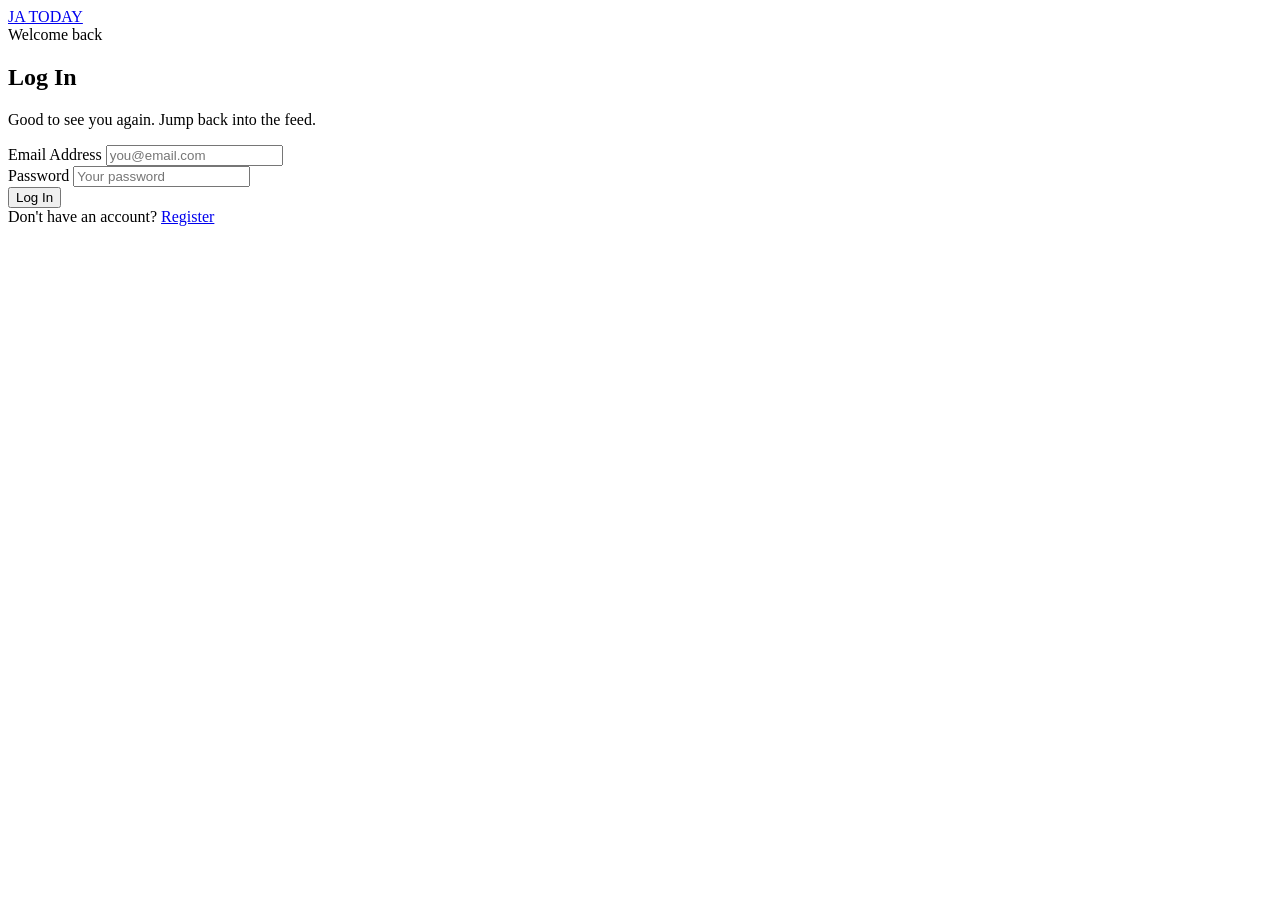
==== index.html @ fa960ea6 "Rename login.html to index.html" ====
<!DOCTYPE html>
<html lang="en">
<head>
<meta charset="UTF-8">
<meta name="viewport" content="width=device-width, initial-scale=1.0">
<title>Login — JA Today</title>
<link rel="preconnect" href="https://fonts.googleapis.com">
<link rel="stylesheet" href="css/auth.css">
<link href="https://fonts.googleapis.com/css2?family=Bebas+Neue&family=DM+Serif+Display&family=DM+Sans:wght@300;400;500&family=JetBrains+Mono:wght@400;500&display=swap" rel="stylesheet">
<script src="js/login.js" defer></script>




</head>
<body>
<div class="bg"></div>
<div class="page">
  <a class="logo" href="login.html"><span class="ja">JA</span> TODAY</a>
  <div class="logo-sub">Welcome back</div>

  <div class="card">
    <h2>Log In</h2>
    <p>Good to see you again. Jump back into the feed.</p>

    <div class="error" id="error-msg"></div>

    <div class="field">
      <label>Email Address</label>
      <input type="email" id="f-email" placeholder="you@email.com">
    </div>
    <div class="field">
      <label>Password</label>
      <input type="password" id="f-pass" placeholder="Your password">
    </div>

    <button class="submit-btn" onclick="login()">Log In</button>

    <div class="alt-link">Don't have an account? <a href="register.html">Register</a></div>
  </div>

</div>


</body>
</html>
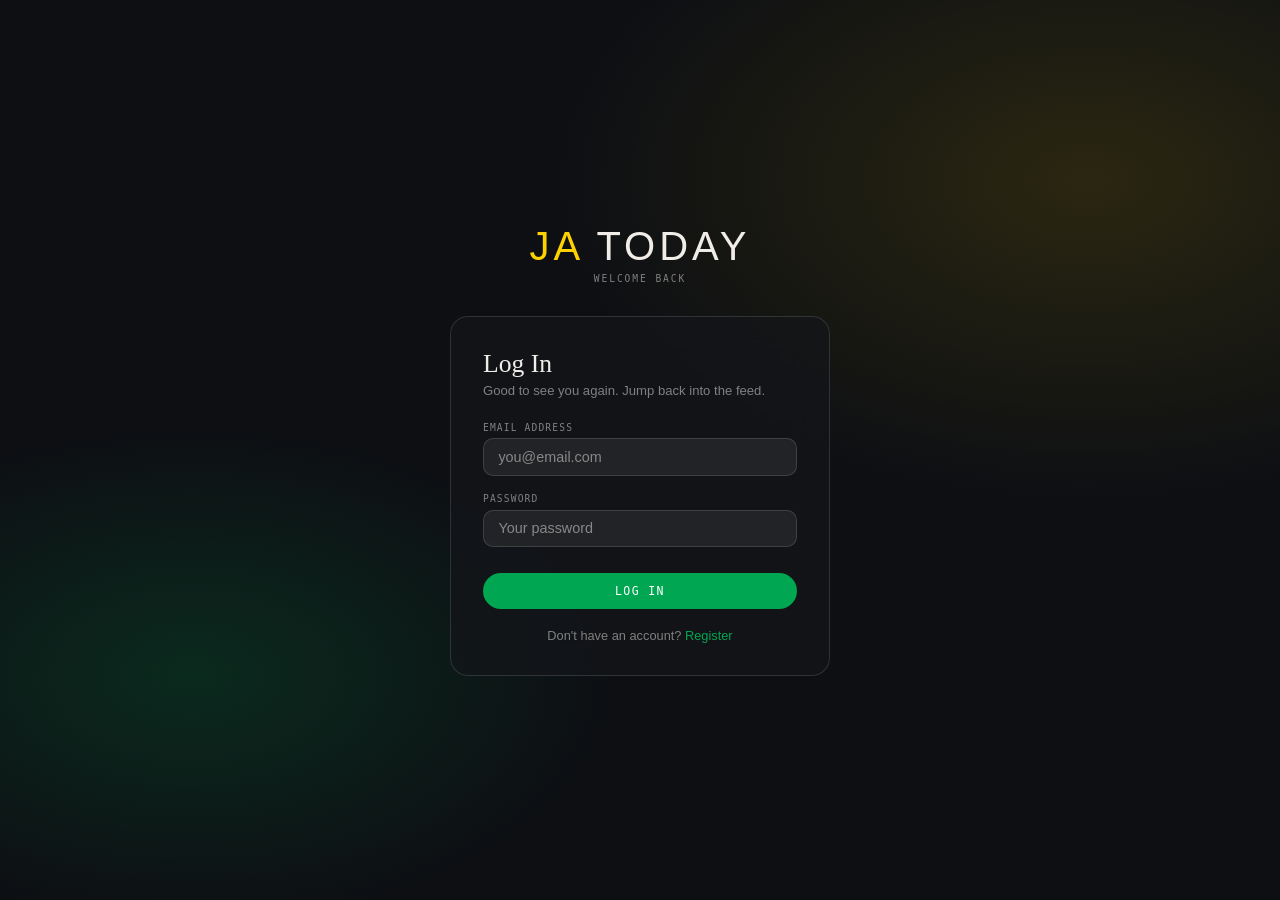
==== commit 25f74d33: "Update index.html" ====
--- a/index.html
+++ b/index.html
@@ -16,7 +16,7 @@
 <body>
 <div class="bg"></div>
 <div class="page">
-  <a class="logo" href="login.html"><span class="ja">JA</span> TODAY</a>
+  <a class="logo" href="index.html"><span class="ja">JA</span> TODAY</a>
   <div class="logo-sub">Welcome back</div>
 
   <div class="card">
--- a/css/auth.css
+++ b/css/auth.css
@@ -0,0 +1,62 @@
+
+  :root { --green:#00a651; --gold:#fed100; --glass:rgba(255,255,255,0.07); --glass-border:rgba(255,255,255,0.13); --text:#f0ede8; --muted:rgba(240,237,232,0.5); --red:#e74c3c; }
+  *, *::before, *::after { box-sizing:border-box; margin:0; padding:0; }
+  body { font-family:'DM Sans',sans-serif; background:#0d0f13; color:var(--text); min-height:100vh; display:flex; flex-direction:column; }
+
+  .bg {
+    position:fixed; inset:0; z-index:0; pointer-events:none;
+    background:
+      radial-gradient(ellipse 70% 60% at 85% 20%, rgba(254,209,0,0.12) 0%, transparent 60%),
+      radial-gradient(ellipse 60% 50% at 15% 75%, rgba(0,166,81,0.18) 0%, transparent 55%),
+      #0d0f13;
+  }
+
+  .page { position:relative; z-index:1; flex:1; display:flex; flex-direction:column; align-items:center; justify-content:center; padding:2rem 1rem; }
+
+  .logo { font-family:'Bebas Neue',sans-serif; font-size:2.5rem; letter-spacing:0.1em; text-decoration:none; color:var(--text); margin-bottom:0.25rem; }
+  .logo .ja { color:var(--gold); }
+  .logo-sub { font-family:'JetBrains Mono',monospace; font-size:0.6rem; letter-spacing:0.2em; text-transform:uppercase; color:var(--muted); margin-bottom:2rem; text-align:center; }
+
+  .card {
+    width:100%; max-width:380px;
+    background:rgba(20,22,26,0.7); border:1px solid var(--glass-border); border-radius:18px;
+    padding:2rem; backdrop-filter:blur(20px);
+  }
+
+  .card h2 { font-family:'DM Serif Display',serif; font-size:1.6rem; font-weight:400; margin-bottom:0.25rem; }
+  .card p  { font-size:0.82rem; color:var(--muted); margin-bottom:1.5rem; }
+
+  .field { margin-bottom:1.1rem; }
+  .field label { display:block; font-family:'JetBrains Mono',monospace; font-size:0.6rem; letter-spacing:0.12em; text-transform:uppercase; color:var(--muted); margin-bottom:0.35rem; }
+  .field input {
+    width:100%; padding:0.6rem 0.9rem;
+    background:var(--glass); border:1px solid var(--glass-border); border-radius:10px;
+    color:var(--text); font-family:'DM Sans',sans-serif; font-size:0.9rem; outline:none;
+    transition:border-color 0.18s;
+  }
+  .field input:focus { border-color:var(--green); }
+  .field input::placeholder { color:var(--muted); }
+
+  .error { font-family:'JetBrains Mono',monospace; font-size:0.65rem; color:var(--red); margin-bottom:1rem; display:none; }
+
+  .submit-btn {
+    width:100%; padding:0.7rem; border:none; border-radius:100px;
+    background:var(--green); color:#fff;
+    font-family:'JetBrains Mono',monospace; font-size:0.72rem; letter-spacing:0.12em; text-transform:uppercase;
+    cursor:pointer; transition:background 0.18s; margin-top:0.5rem;
+  }
+  .submit-btn:hover { background:#009044; }
+
+  .alt-link { text-align:center; margin-top:1.2rem; font-size:0.8rem; color:var(--muted); }
+  .alt-link a { color:var(--green); text-decoration:none; }
+  .alt-link a:hover { text-decoration:underline; }
+
+  .back { margin-top:1.5rem; }
+  .back a { font-family:'JetBrains Mono',monospace; font-size:0.62rem; letter-spacing:0.1em; text-transform:uppercase; color:var(--muted); text-decoration:none; transition:color 0.15s; }
+  .back a:hover { color:var(--text); }
+
+
+
+
+
+  
